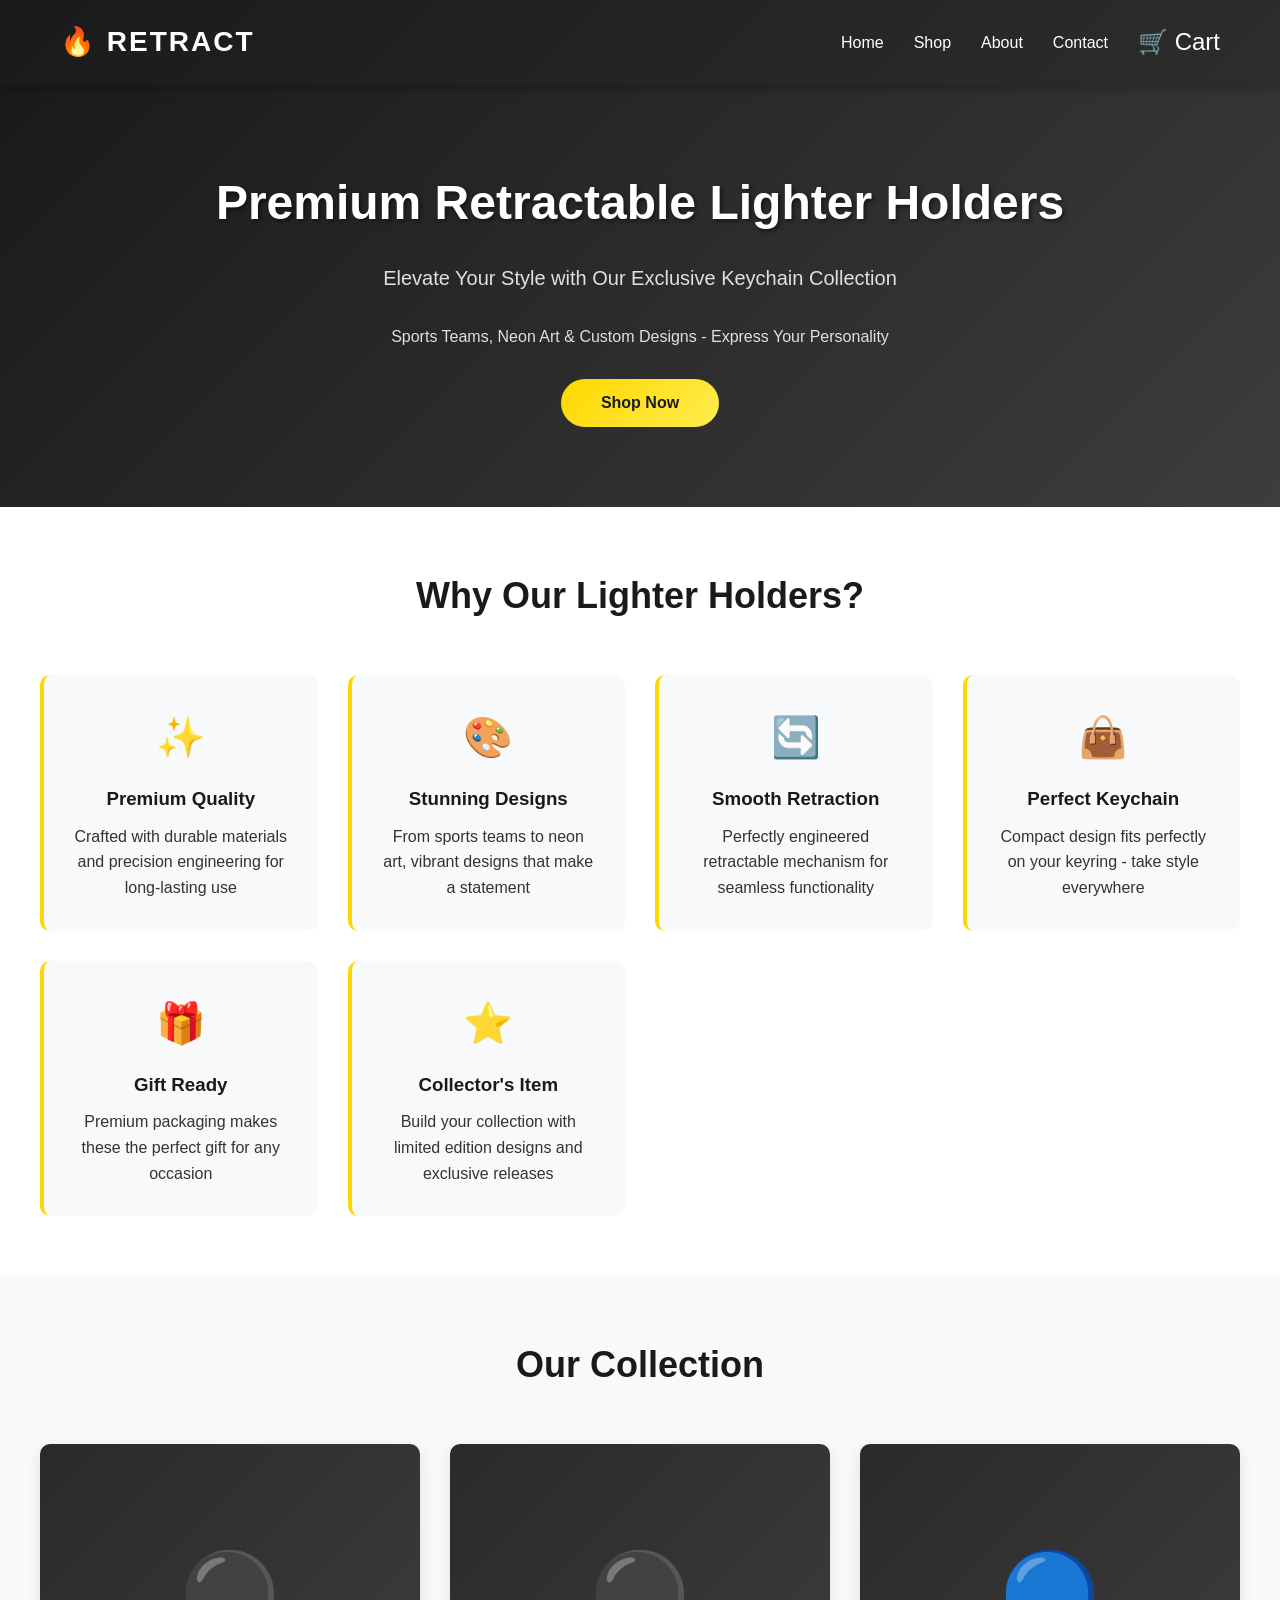
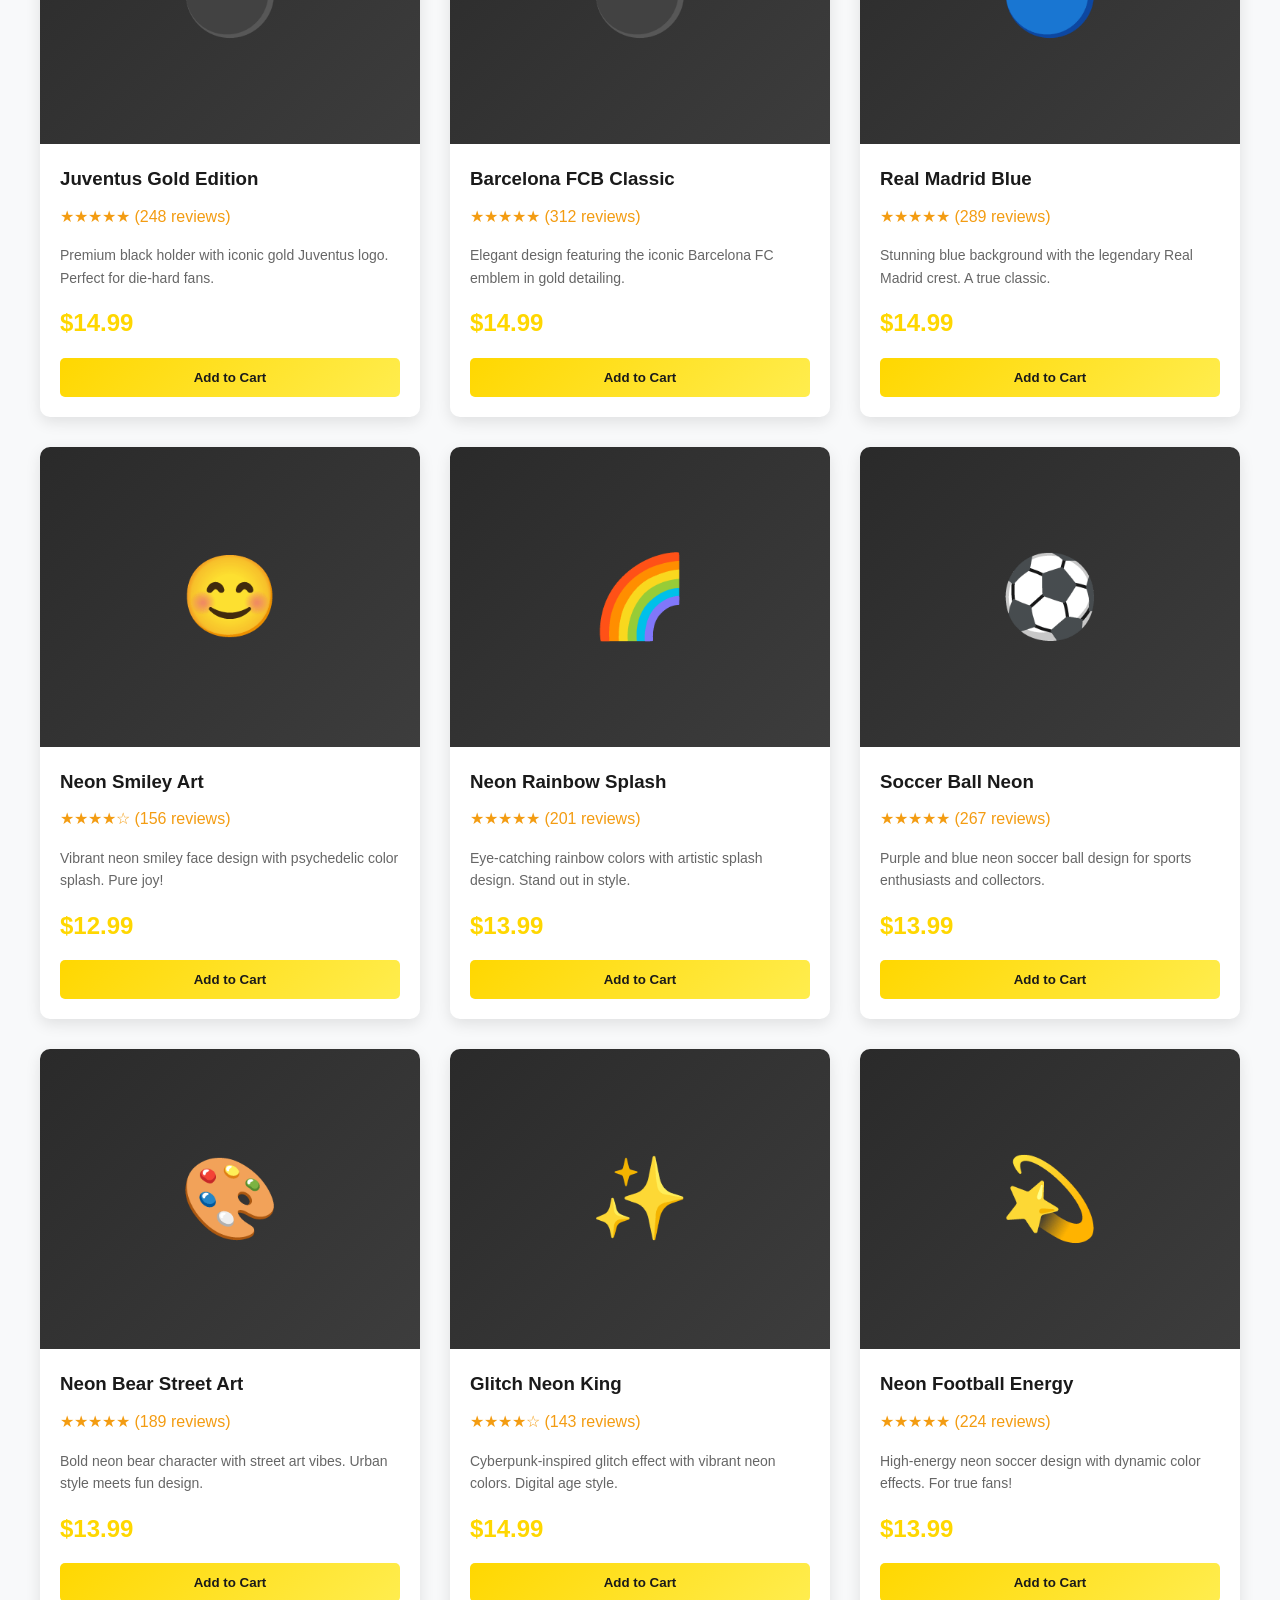
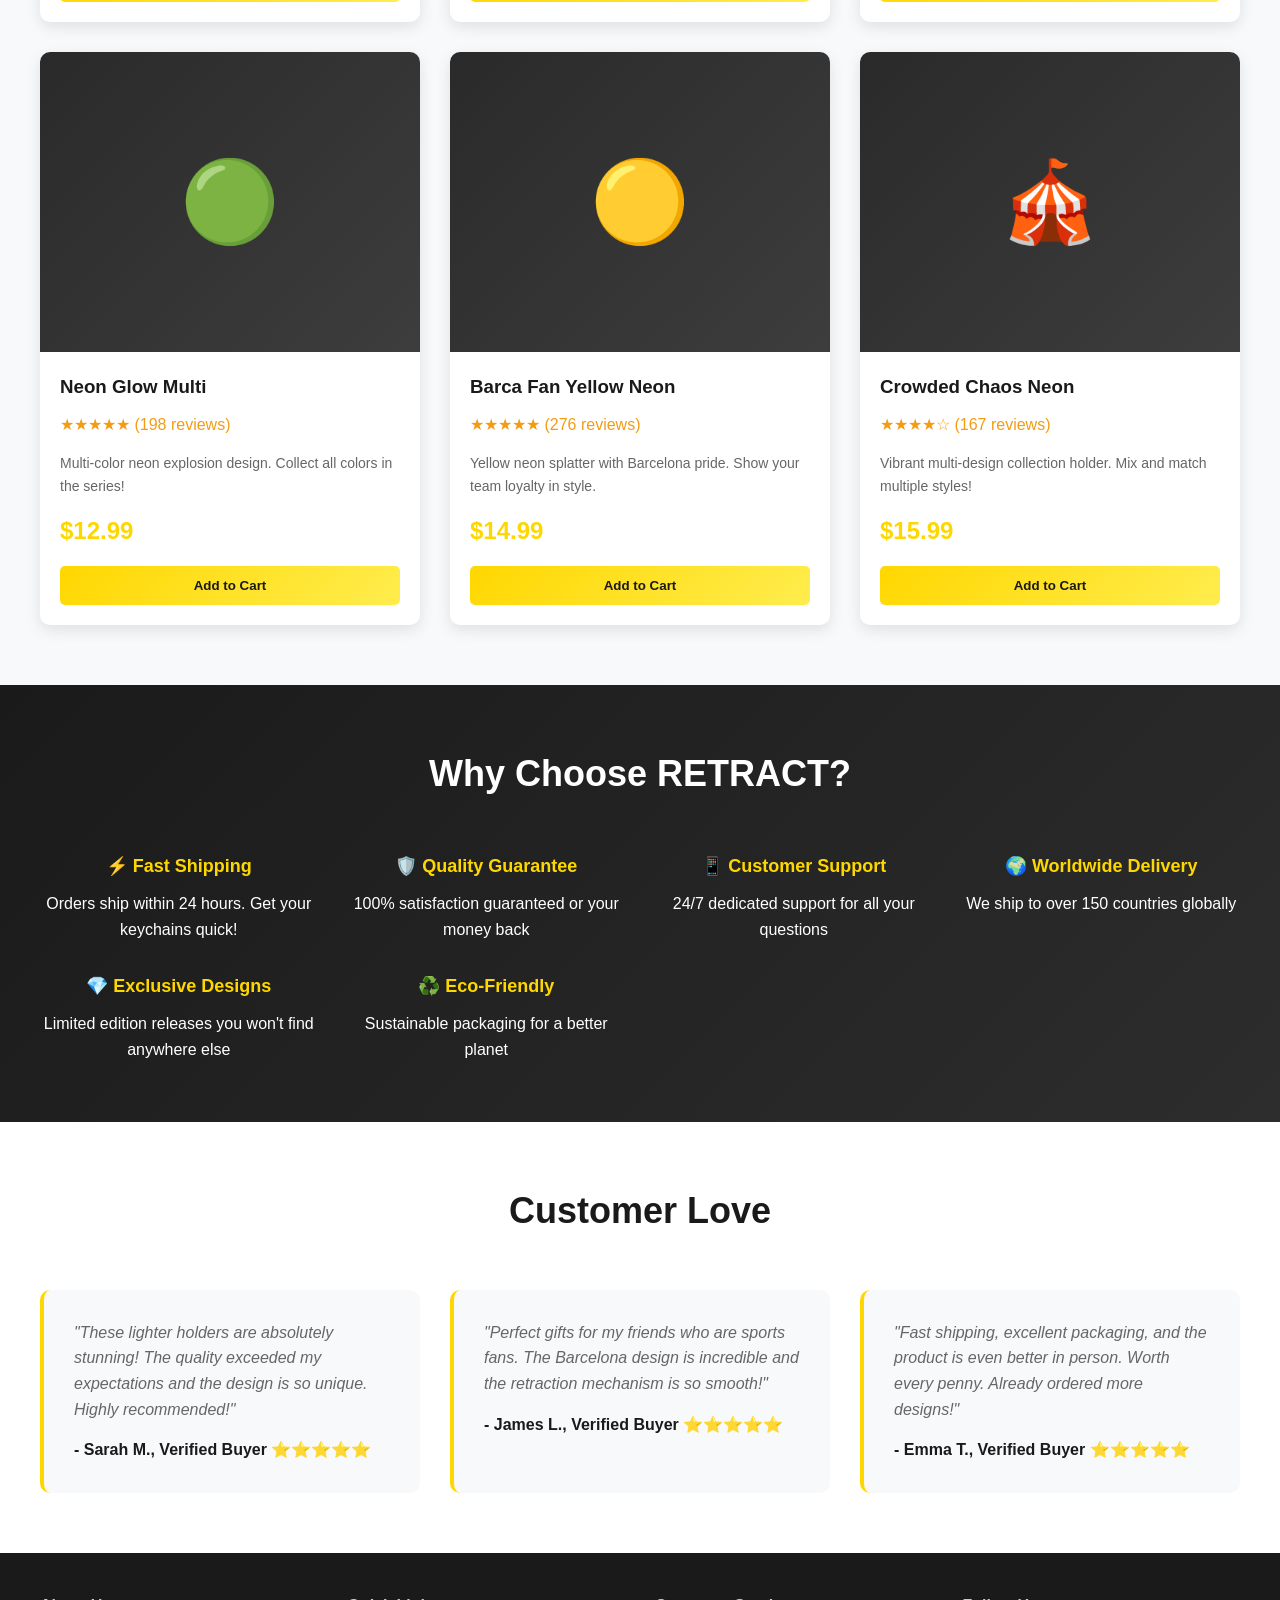
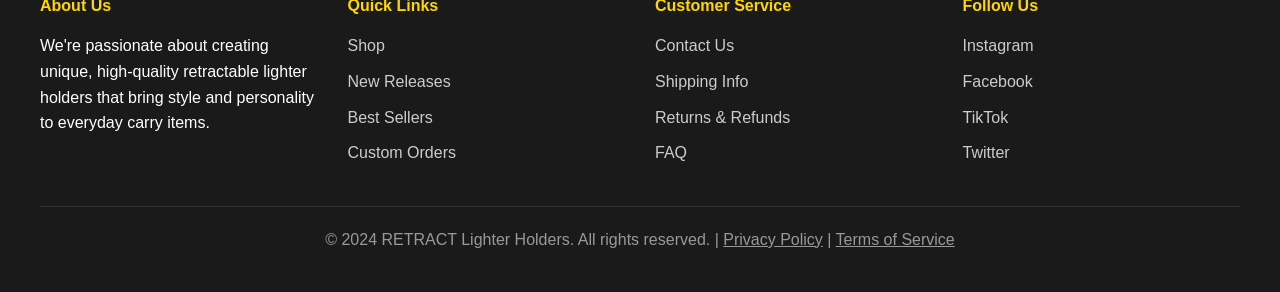
==== store.html @ 0c020b5a "Add professional e-commerce website for retractable lighter holders" ====
<!DOCTYPE html>
<html lang="en">
<head>
    <meta charset="UTF-8">
    <meta name="viewport" content="width=device-width, initial-scale=1.0">
    <title>Retract Lighter Holders - Premium Keychain Collection</title>
    <style>
        * {
            margin: 0;
            padding: 0;
            box-sizing: border-box;
        }

        body {
            font-family: 'Segoe UI', Tahoma, Geneva, Verdana, sans-serif;
            line-height: 1.6;
            color: #333;
            background-color: #f8f9fa;
        }

        header {
            background: linear-gradient(135deg, #1a1a1a 0%, #2d2d2d 100%);
            color: white;
            padding: 20px 0;
            position: sticky;
            top: 0;
            z-index: 1000;
            box-shadow: 0 2px 10px rgba(0,0,0,0.3);
        }

        .header-container {
            max-width: 1200px;
            margin: 0 auto;
            padding: 0 20px;
            display: flex;
            justify-content: space-between;
            align-items: center;
        }

        .logo {
            font-size: 28px;
            font-weight: bold;
            letter-spacing: 2px;
        }

        .nav-links {
            display: flex;
            gap: 30px;
            align-items: center;
        }

        .nav-links a {
            color: white;
            text-decoration: none;
            transition: color 0.3s;
        }

        .nav-links a:hover {
            color: #ffd700;
        }

        .cart-icon {
            font-size: 24px;
            cursor: pointer;
        }

        /* Hero Section */
        .hero {
            background: linear-gradient(135deg, #1a1a1a 0%, #3d3d3d 100%);
            color: white;
            padding: 80px 20px;
            text-align: center;
        }

        .hero-container {
            max-width: 1200px;
            margin: 0 auto;
        }

        .hero h1 {
            font-size: 48px;
            margin-bottom: 20px;
            text-shadow: 2px 2px 4px rgba(0,0,0,0.5);
        }

        .hero p {
            font-size: 20px;
            margin-bottom: 30px;
            color: #e0e0e0;
        }

        .cta-button {
            display: inline-block;
            background: linear-gradient(135deg, #ffd700 0%, #ffed4e 100%);
            color: #1a1a1a;
            padding: 15px 40px;
            border-radius: 50px;
            text-decoration: none;
            font-weight: bold;
            font-size: 16px;
            transition: transform 0.3s, box-shadow 0.3s;
            border: none;
            cursor: pointer;
        }

        .cta-button:hover {
            transform: translateY(-2px);
            box-shadow: 0 10px 25px rgba(255, 215, 0, 0.3);
        }

        /* Features Section */
        .features {
            background: white;
            padding: 60px 20px;
        }

        .features-container {
            max-width: 1200px;
            margin: 0 auto;
        }

        .section-title {
            text-align: center;
            font-size: 36px;
            margin-bottom: 50px;
            color: #1a1a1a;
        }

        .features-grid {
            display: grid;
            grid-template-columns: repeat(auto-fit, minmax(250px, 1fr));
            gap: 30px;
        }

        .feature-card {
            background: #f8f9fa;
            padding: 30px;
            border-radius: 10px;
            text-align: center;
            transition: transform 0.3s, box-shadow 0.3s;
            border-left: 4px solid #ffd700;
        }

        .feature-card:hover {
            transform: translateY(-5px);
            box-shadow: 0 10px 30px rgba(0,0,0,0.1);
        }

        .feature-icon {
            font-size: 40px;
            margin-bottom: 15px;
        }

        .feature-card h3 {
            margin-bottom: 10px;
            color: #1a1a1a;
        }

        /* Products Section */
        .products {
            padding: 60px 20px;
            background: #f8f9fa;
        }

        .products-container {
            max-width: 1200px;
            margin: 0 auto;
        }

        .products-grid {
            display: grid;
            grid-template-columns: repeat(auto-fill, minmax(280px, 1fr));
            gap: 30px;
        }

        .product-card {
            background: white;
            border-radius: 10px;
            overflow: hidden;
            box-shadow: 0 5px 15px rgba(0,0,0,0.1);
            transition: transform 0.3s, box-shadow 0.3s;
        }

        .product-card:hover {
            transform: translateY(-10px);
            box-shadow: 0 15px 30px rgba(0,0,0,0.2);
        }

        .product-image {
            width: 100%;
            height: 300px;
            background: linear-gradient(135deg, #2a2a2a 0%, #3d3d3d 100%);
            display: flex;
            align-items: center;
            justify-content: center;
            font-size: 80px;
            color: #ffd700;
        }

        .product-info {
            padding: 20px;
        }

        .product-info h3 {
            margin-bottom: 10px;
            color: #1a1a1a;
        }

        .product-info p {
            color: #666;
            margin-bottom: 15px;
            font-size: 14px;
        }

        .product-price {
            font-size: 24px;
            font-weight: bold;
            color: #ffd700;
            margin-bottom: 15px;
        }

        .product-rating {
            color: #f39c12;
            margin-bottom: 15px;
        }

        .add-to-cart {
            width: 100%;
            background: linear-gradient(135deg, #ffd700 0%, #ffed4e 100%);
            color: #1a1a1a;
            border: none;
            padding: 12px;
            border-radius: 5px;
            font-weight: bold;
            cursor: pointer;
            transition: transform 0.2s;
        }

        .add-to-cart:hover {
            transform: scale(1.05);
        }

        /* Why Choose Us Section */
        .why-choose {
            background: linear-gradient(135deg, #1a1a1a 0%, #2d2d2d 100%);
            color: white;
            padding: 60px 20px;
        }

        .why-choose-container {
            max-width: 1200px;
            margin: 0 auto;
        }

        .why-choose .section-title {
            color: white;
        }

        .why-grid {
            display: grid;
            grid-template-columns: repeat(auto-fit, minmax(250px, 1fr));
            gap: 30px;
        }

        .why-item {
            text-align: center;
        }

        .why-item h4 {
            margin-bottom: 10px;
            color: #ffd700;
            font-size: 18px;
        }

        /* Testimonials */
        .testimonials {
            background: white;
            padding: 60px 20px;
        }

        .testimonials-container {
            max-width: 1200px;
            margin: 0 auto;
        }

        .testimonials-grid {
            display: grid;
            grid-template-columns: repeat(auto-fit, minmax(300px, 1fr));
            gap: 30px;
        }

        .testimonial-card {
            background: #f8f9fa;
            padding: 30px;
            border-radius: 10px;
            border-left: 4px solid #ffd700;
        }

        .testimonial-text {
            margin-bottom: 15px;
            font-style: italic;
            color: #666;
        }

        .testimonial-author {
            font-weight: bold;
            color: #1a1a1a;
        }

        /* Footer */
        footer {
            background: #1a1a1a;
            color: white;
            padding: 40px 20px;
            text-align: center;
        }

        .footer-container {
            max-width: 1200px;
            margin: 0 auto;
        }

        .footer-content {
            display: grid;
            grid-template-columns: repeat(auto-fit, minmax(250px, 1fr));
            gap: 30px;
            margin-bottom: 30px;
            text-align: left;
        }

        .footer-section h4 {
            color: #ffd700;
            margin-bottom: 15px;
        }

        .footer-section ul {
            list-style: none;
        }

        .footer-section ul li {
            margin-bottom: 10px;
        }

        .footer-section a {
            color: #ccc;
            text-decoration: none;
            transition: color 0.3s;
        }

        .footer-section a:hover {
            color: #ffd700;
        }

        .footer-bottom {
            border-top: 1px solid #333;
            padding-top: 20px;
            color: #999;
        }

        /* Responsive Design */
        @media (max-width: 768px) {
            .hero h1 {
                font-size: 32px;
            }

            .hero p {
                font-size: 16px;
            }

            .nav-links {
                gap: 15px;
                font-size: 14px;
            }

            .products-grid {
                grid-template-columns: repeat(auto-fill, minmax(200px, 1fr));
                gap: 20px;
            }

            .product-image {
                height: 200px;
            }

            .section-title {
                font-size: 28px;
            }

            .hero h1 {
                font-size: 36px;
            }
        }

        /* Animations */
        @keyframes fadeIn {
            from {
                opacity: 0;
                transform: translateY(20px);
            }
            to {
                opacity: 1;
                transform: translateY(0);
            }
        }

        .product-card {
            animation: fadeIn 0.6s ease-out forwards;
        }

        .product-card:nth-child(n) {
            animation-delay: calc(0.1s * var(--index));
        }
    </style>
</head>
<body>
    <!-- Header -->
    <header>
        <div class="header-container">
            <div class="logo">🔥 RETRACT</div>
            <nav class="nav-links">
                <a href="#home">Home</a>
                <a href="#products">Shop</a>
                <a href="#about">About</a>
                <a href="#contact">Contact</a>
                <span class="cart-icon">🛒 Cart</span>
            </nav>
        </div>
    </header>

    <!-- Hero Section -->
    <section class="hero" id="home">
        <div class="hero-container">
            <h1>Premium Retractable Lighter Holders</h1>
            <p>Elevate Your Style with Our Exclusive Keychain Collection</p>
            <p style="font-size: 16px; margin-bottom: 30px;">Sports Teams, Neon Art & Custom Designs - Express Your Personality</p>
            <button class="cta-button">Shop Now</button>
        </div>
    </section>

    <!-- Features Section -->
    <section class="features">
        <div class="features-container">
            <h2 class="section-title">Why Our Lighter Holders?</h2>
            <div class="features-grid">
                <div class="feature-card">
                    <div class="feature-icon">✨</div>
                    <h3>Premium Quality</h3>
                    <p>Crafted with durable materials and precision engineering for long-lasting use</p>
                </div>
                <div class="feature-card">
                    <div class="feature-icon">🎨</div>
                    <h3>Stunning Designs</h3>
                    <p>From sports teams to neon art, vibrant designs that make a statement</p>
                </div>
                <div class="feature-card">
                    <div class="feature-icon">🔄</div>
                    <h3>Smooth Retraction</h3>
                    <p>Perfectly engineered retractable mechanism for seamless functionality</p>
                </div>
                <div class="feature-card">
                    <div class="feature-icon">👜</div>
                    <h3>Perfect Keychain</h3>
                    <p>Compact design fits perfectly on your keyring - take style everywhere</p>
                </div>
                <div class="feature-card">
                    <div class="feature-icon">🎁</div>
                    <h3>Gift Ready</h3>
                    <p>Premium packaging makes these the perfect gift for any occasion</p>
                </div>
                <div class="feature-card">
                    <div class="feature-icon">⭐</div>
                    <h3>Collector's Item</h3>
                    <p>Build your collection with limited edition designs and exclusive releases</p>
                </div>
            </div>
        </div>
    </section>

    <!-- Products Section -->
    <section class="products" id="products">
        <div class="products-container">
            <h2 class="section-title">Our Collection</h2>
            <div class="products-grid">
                <!-- Product 1 -->
                <div class="product-card">
                    <div class="product-image">⚫</div>
                    <div class="product-info">
                        <h3>Juventus Gold Edition</h3>
                        <div class="product-rating">★★★★★ (248 reviews)</div>
                        <p>Premium black holder with iconic gold Juventus logo. Perfect for die-hard fans.</p>
                        <div class="product-price">$14.99</div>
                        <button class="add-to-cart">Add to Cart</button>
                    </div>
                </div>

                <!-- Product 2 -->
                <div class="product-card">
                    <div class="product-image">⚫</div>
                    <div class="product-info">
                        <h3>Barcelona FCB Classic</h3>
                        <div class="product-rating">★★★★★ (312 reviews)</div>
                        <p>Elegant design featuring the iconic Barcelona FC emblem in gold detailing.</p>
                        <div class="product-price">$14.99</div>
                        <button class="add-to-cart">Add to Cart</button>
                    </div>
                </div>

                <!-- Product 3 -->
                <div class="product-card">
                    <div class="product-image">🔵</div>
                    <div class="product-info">
                        <h3>Real Madrid Blue</h3>
                        <div class="product-rating">★★★★★ (289 reviews)</div>
                        <p>Stunning blue background with the legendary Real Madrid crest. A true classic.</p>
                        <div class="product-price">$14.99</div>
                        <button class="add-to-cart">Add to Cart</button>
                    </div>
                </div>

                <!-- Product 4 -->
                <div class="product-card">
                    <div class="product-image">😊</div>
                    <div class="product-info">
                        <h3>Neon Smiley Art</h3>
                        <div class="product-rating">★★★★☆ (156 reviews)</div>
                        <p>Vibrant neon smiley face design with psychedelic color splash. Pure joy!</p>
                        <div class="product-price">$12.99</div>
                        <button class="add-to-cart">Add to Cart</button>
                    </div>
                </div>

                <!-- Product 5 -->
                <div class="product-card">
                    <div class="product-image">🌈</div>
                    <div class="product-info">
                        <h3>Neon Rainbow Splash</h3>
                        <div class="product-rating">★★★★★ (201 reviews)</div>
                        <p>Eye-catching rainbow colors with artistic splash design. Stand out in style.</p>
                        <div class="product-price">$13.99</div>
                        <button class="add-to-cart">Add to Cart</button>
                    </div>
                </div>

                <!-- Product 6 -->
                <div class="product-card">
                    <div class="product-image">⚽</div>
                    <div class="product-info">
                        <h3>Soccer Ball Neon</h3>
                        <div class="product-rating">★★★★★ (267 reviews)</div>
                        <p>Purple and blue neon soccer ball design for sports enthusiasts and collectors.</p>
                        <div class="product-price">$13.99</div>
                        <button class="add-to-cart">Add to Cart</button>
                    </div>
                </div>

                <!-- Product 7 -->
                <div class="product-card">
                    <div class="product-image">🎨</div>
                    <div class="product-info">
                        <h3>Neon Bear Street Art</h3>
                        <div class="product-rating">★★★★★ (189 reviews)</div>
                        <p>Bold neon bear character with street art vibes. Urban style meets fun design.</p>
                        <div class="product-price">$13.99</div>
                        <button class="add-to-cart">Add to Cart</button>
                    </div>
                </div>

                <!-- Product 8 -->
                <div class="product-card">
                    <div class="product-image">✨</div>
                    <div class="product-info">
                        <h3>Glitch Neon King</h3>
                        <div class="product-rating">★★★★☆ (143 reviews)</div>
                        <p>Cyberpunk-inspired glitch effect with vibrant neon colors. Digital age style.</p>
                        <div class="product-price">$14.99</div>
                        <button class="add-to-cart">Add to Cart</button>
                    </div>
                </div>

                <!-- Product 9 -->
                <div class="product-card">
                    <div class="product-image">💫</div>
                    <div class="product-info">
                        <h3>Neon Football Energy</h3>
                        <div class="product-rating">★★★★★ (224 reviews)</div>
                        <p>High-energy neon soccer design with dynamic color effects. For true fans!</p>
                        <div class="product-price">$13.99</div>
                        <button class="add-to-cart">Add to Cart</button>
                    </div>
                </div>

                <!-- Product 10 -->
                <div class="product-card">
                    <div class="product-image">🟢</div>
                    <div class="product-info">
                        <h3>Neon Glow Multi</h3>
                        <div class="product-rating">★★★★★ (198 reviews)</div>
                        <p>Multi-color neon explosion design. Collect all colors in the series!</p>
                        <div class="product-price">$12.99</div>
                        <button class="add-to-cart">Add to Cart</button>
                    </div>
                </div>

                <!-- Product 11 -->
                <div class="product-card">
                    <div class="product-image">🟡</div>
                    <div class="product-info">
                        <h3>Barca Fan Yellow Neon</h3>
                        <div class="product-rating">★★★★★ (276 reviews)</div>
                        <p>Yellow neon splatter with Barcelona pride. Show your team loyalty in style.</p>
                        <div class="product-price">$14.99</div>
                        <button class="add-to-cart">Add to Cart</button>
                    </div>
                </div>

                <!-- Product 12 -->
                <div class="product-card">
                    <div class="product-image">🎪</div>
                    <div class="product-info">
                        <h3>Crowded Chaos Neon</h3>
                        <div class="product-rating">★★★★☆ (167 reviews)</div>
                        <p>Vibrant multi-design collection holder. Mix and match multiple styles!</p>
                        <div class="product-price">$15.99</div>
                        <button class="add-to-cart">Add to Cart</button>
                    </div>
                </div>
            </div>
        </div>
    </section>

    <!-- Why Choose Us -->
    <section class="why-choose" id="about">
        <div class="why-choose-container">
            <h2 class="section-title">Why Choose RETRACT?</h2>
            <div class="why-grid">
                <div class="why-item">
                    <h4>⚡ Fast Shipping</h4>
                    <p>Orders ship within 24 hours. Get your keychains quick!</p>
                </div>
                <div class="why-item">
                    <h4>🛡️ Quality Guarantee</h4>
                    <p>100% satisfaction guaranteed or your money back</p>
                </div>
                <div class="why-item">
                    <h4>📱 Customer Support</h4>
                    <p>24/7 dedicated support for all your questions</p>
                </div>
                <div class="why-item">
                    <h4>🌍 Worldwide Delivery</h4>
                    <p>We ship to over 150 countries globally</p>
                </div>
                <div class="why-item">
                    <h4>💎 Exclusive Designs</h4>
                    <p>Limited edition releases you won't find anywhere else</p>
                </div>
                <div class="why-item">
                    <h4>♻️ Eco-Friendly</h4>
                    <p>Sustainable packaging for a better planet</p>
                </div>
            </div>
        </div>
    </section>

    <!-- Testimonials -->
    <section class="testimonials">
        <div class="testimonials-container">
            <h2 class="section-title">Customer Love</h2>
            <div class="testimonials-grid">
                <div class="testimonial-card">
                    <div class="testimonial-text">"These lighter holders are absolutely stunning! The quality exceeded my expectations and the design is so unique. Highly recommended!"</div>
                    <div class="testimonial-author">- Sarah M., Verified Buyer ⭐⭐⭐⭐⭐</div>
                </div>
                <div class="testimonial-card">
                    <div class="testimonial-text">"Perfect gifts for my friends who are sports fans. The Barcelona design is incredible and the retraction mechanism is so smooth!"</div>
                    <div class="testimonial-author">- James L., Verified Buyer ⭐⭐⭐⭐⭐</div>
                </div>
                <div class="testimonial-card">
                    <div class="testimonial-text">"Fast shipping, excellent packaging, and the product is even better in person. Worth every penny. Already ordered more designs!"</div>
                    <div class="testimonial-author">- Emma T., Verified Buyer ⭐⭐⭐⭐⭐</div>
                </div>
            </div>
        </div>
    </section>

    <!-- Footer -->
    <footer id="contact">
        <div class="footer-container">
            <div class="footer-content">
                <div class="footer-section">
                    <h4>About Us</h4>
                    <p>We're passionate about creating unique, high-quality retractable lighter holders that bring style and personality to everyday carry items.</p>
                </div>
                <div class="footer-section">
                    <h4>Quick Links</h4>
                    <ul>
                        <li><a href="#products">Shop</a></li>
                        <li><a href="#">New Releases</a></li>
                        <li><a href="#">Best Sellers</a></li>
                        <li><a href="#">Custom Orders</a></li>
                    </ul>
                </div>
                <div class="footer-section">
                    <h4>Customer Service</h4>
                    <ul>
                        <li><a href="#">Contact Us</a></li>
                        <li><a href="#">Shipping Info</a></li>
                        <li><a href="#">Returns & Refunds</a></li>
                        <li><a href="#">FAQ</a></li>
                    </ul>
                </div>
                <div class="footer-section">
                    <h4>Follow Us</h4>
                    <ul>
                        <li><a href="#">Instagram</a></li>
                        <li><a href="#">Facebook</a></li>
                        <li><a href="#">TikTok</a></li>
                        <li><a href="#">Twitter</a></li>
                    </ul>
                </div>
            </div>
            <div class="footer-bottom">
                <p>&copy; 2024 RETRACT Lighter Holders. All rights reserved. | <a href="#" style="color: #999;">Privacy Policy</a> | <a href="#" style="color: #999;">Terms of Service</a></p>
            </div>
        </div>
    </footer>

    <script>
        // Smooth scrolling for navigation links
        document.querySelectorAll('a[href^="#"]').forEach(anchor => {
            anchor.addEventListener('click', function (e) {
                e.preventDefault();
                const target = document.querySelector(this.getAttribute('href'));
                if (target) {
                    target.scrollIntoView({
                        behavior: 'smooth'
                    });
                }
            });
        });

        // Add to Cart functionality
        document.querySelectorAll('.add-to-cart').forEach(button => {
            button.addEventListener('click', function(e) {
                e.preventDefault();
                const productName = this.closest('.product-info').querySelector('h3').textContent;
                alert(`${productName} added to cart! 🛒`);
            });
        });

        // Simple cart counter
        let cartCount = 0;
        document.querySelector('.cart-icon').addEventListener('click', function() {
            alert(`Your cart has ${cartCount} items`);
        });
    </script>
</body>
</html>
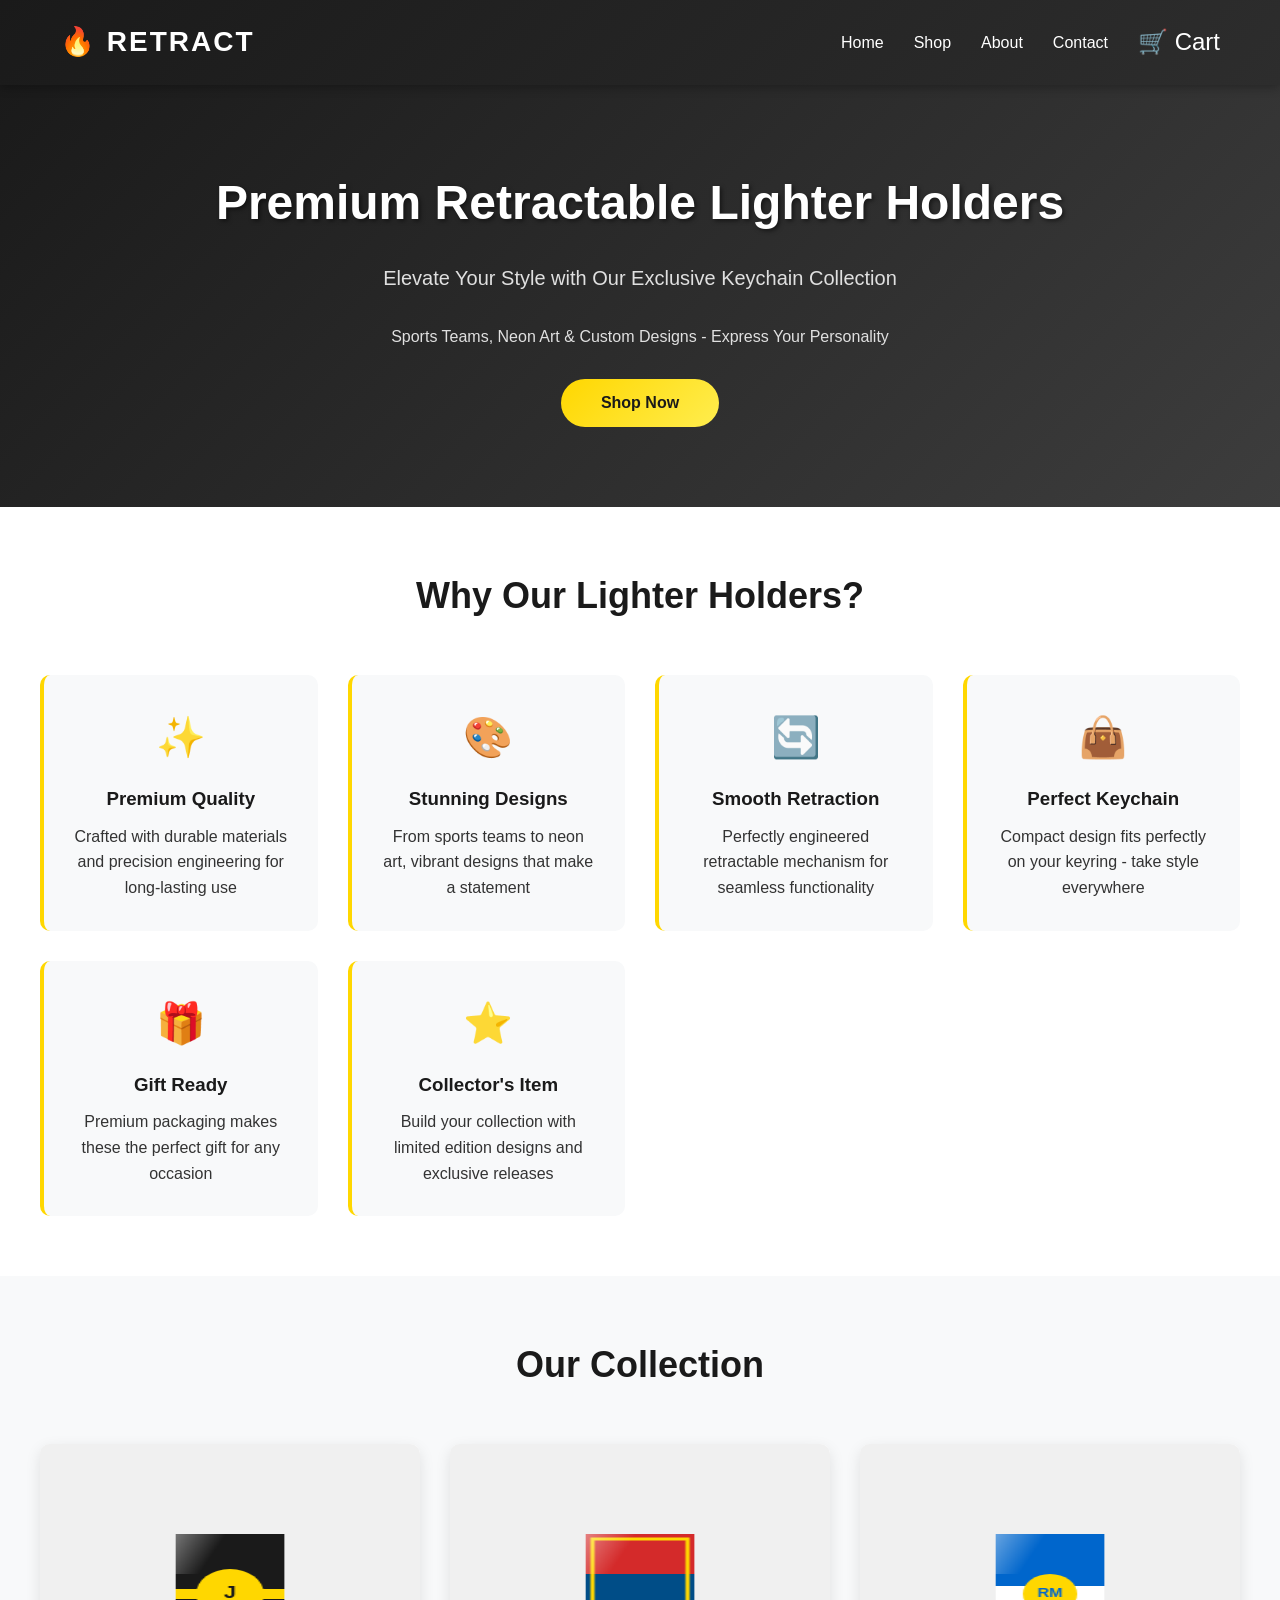
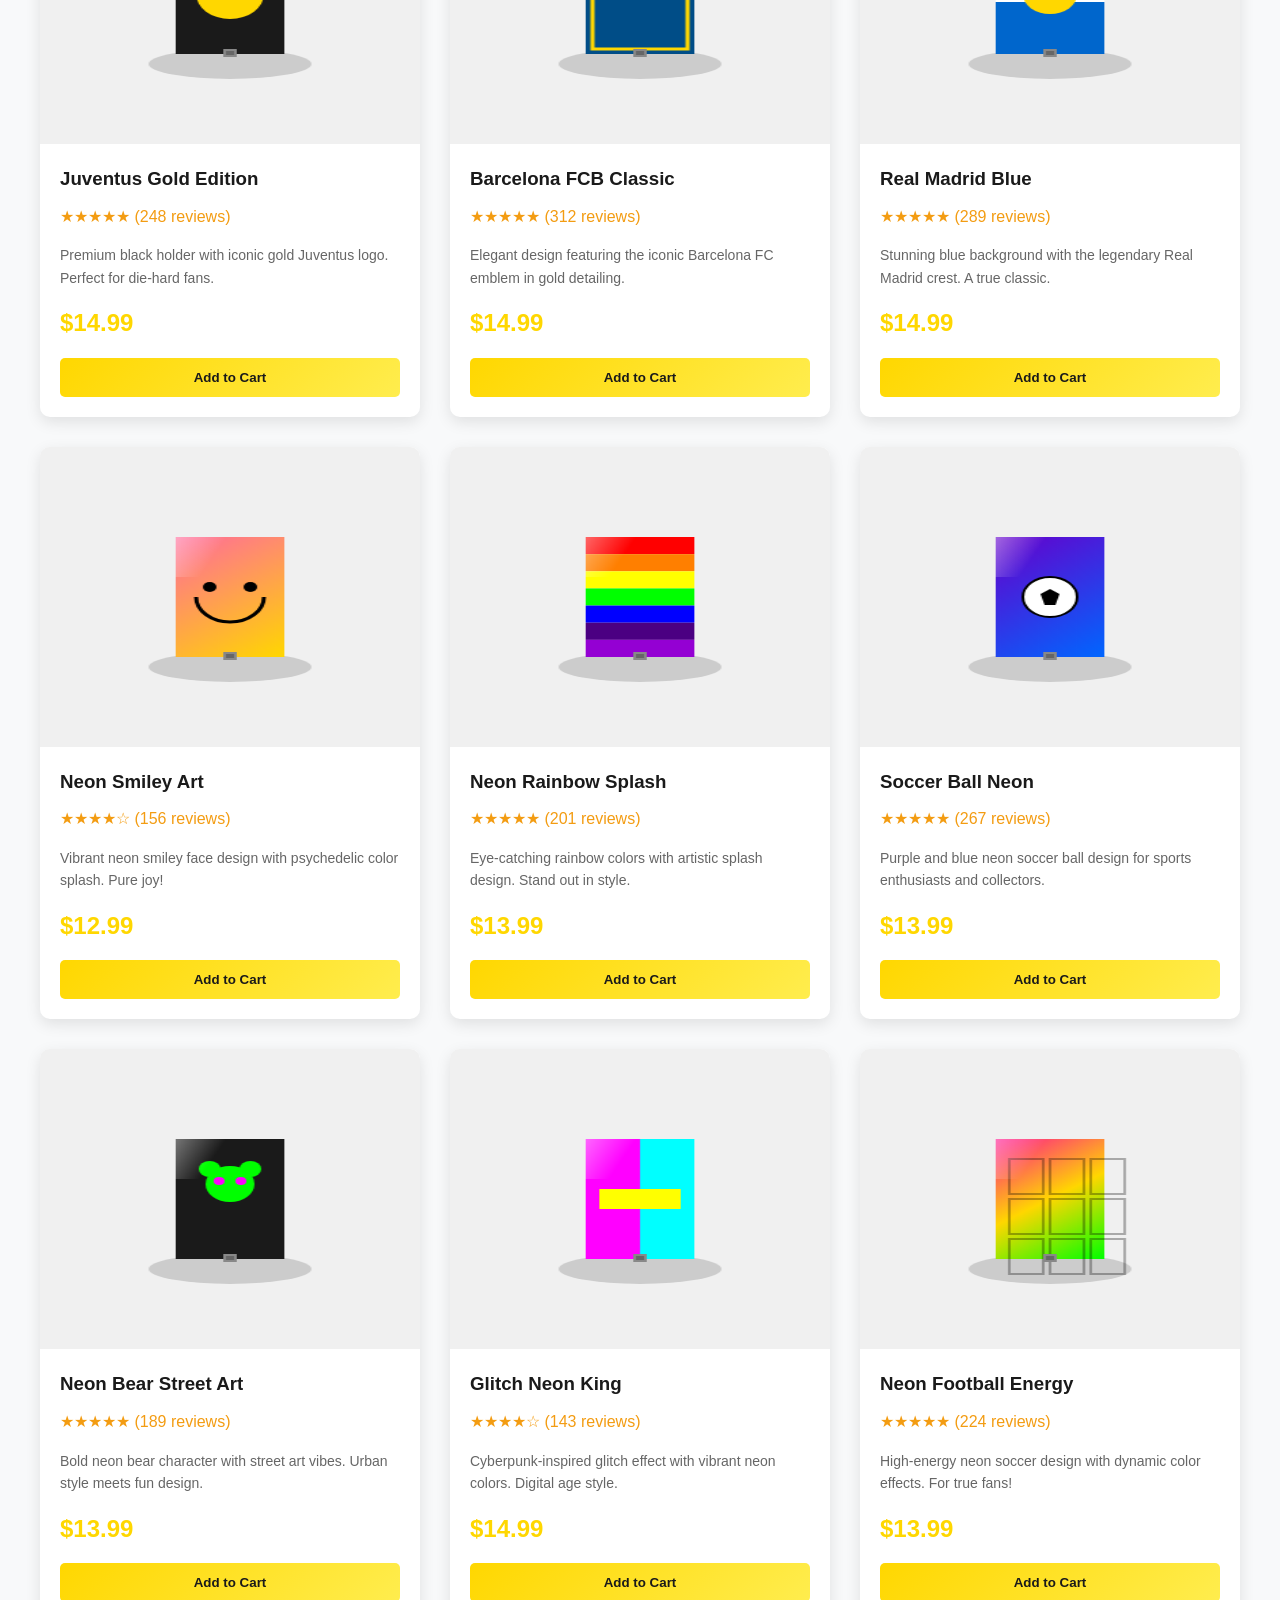
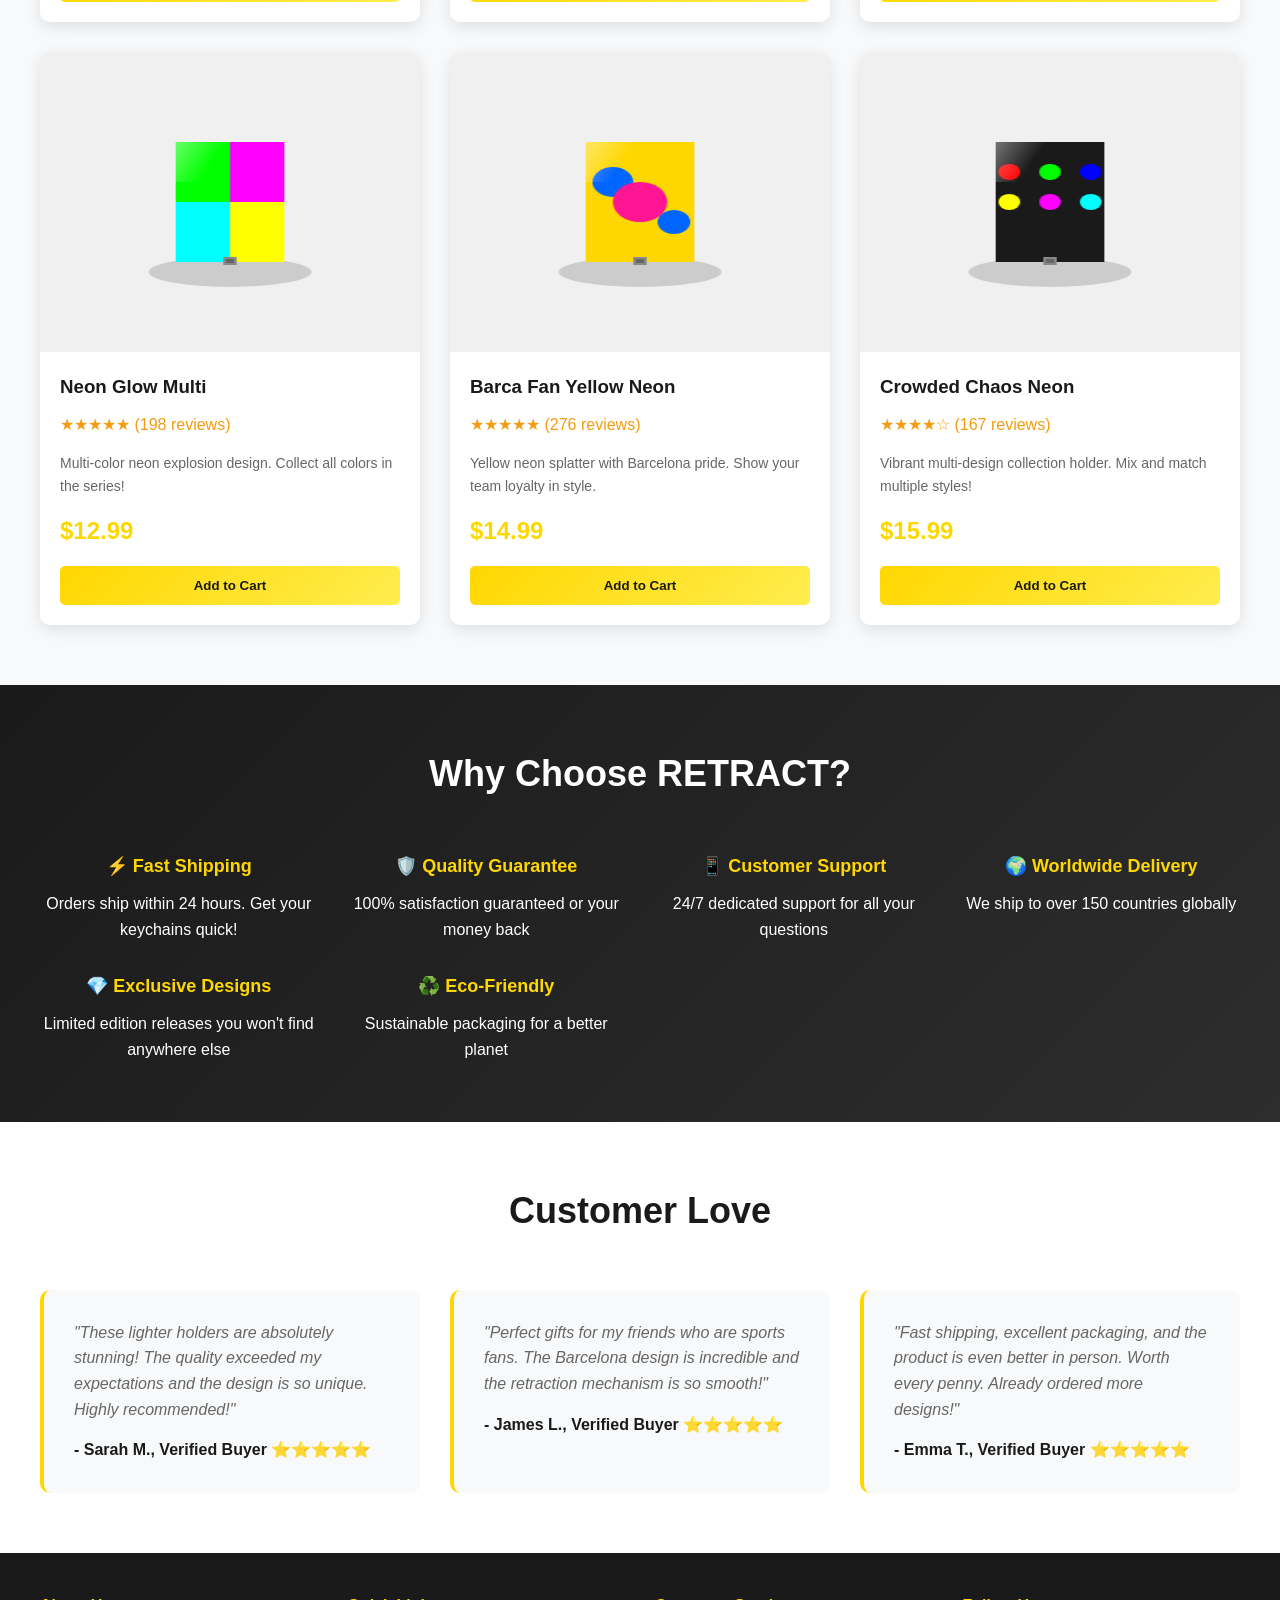
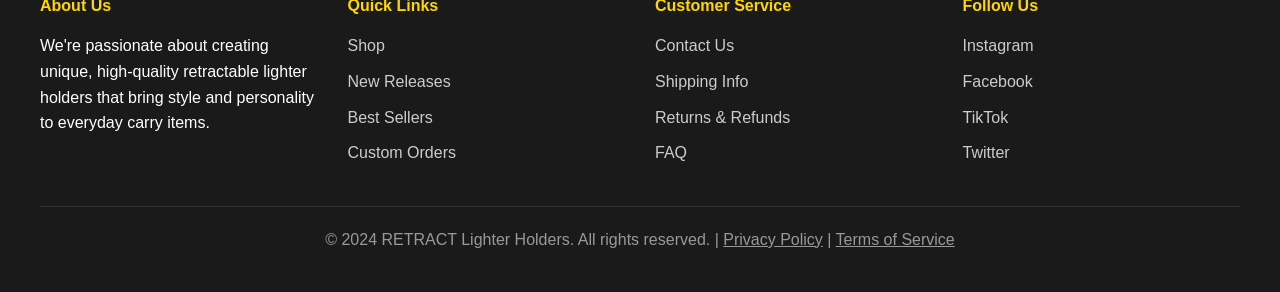
==== commit e9528658: "Add detailed realistic product images using HTML5 Canvas" ====
--- a/store.html
+++ b/store.html
@@ -189,12 +189,24 @@
         .product-image {
             width: 100%;
             height: 300px;
-            background: linear-gradient(135deg, #2a2a2a 0%, #3d3d3d 100%);
+            background: linear-gradient(135deg, #f0f0f0 0%, #ffffff 100%);
             display: flex;
             align-items: center;
             justify-content: center;
-            font-size: 80px;
-            color: #ffd700;
+            position: relative;
+            overflow: hidden;
+        }
+
+        .product-image img {
+            width: 100%;
+            height: 100%;
+            object-fit: cover;
+            object-position: center;
+        }
+
+        .product-image canvas {
+            width: 100%;
+            height: 100%;
         }
 
         .product-info {
@@ -482,7 +494,9 @@
             <div class="products-grid">
                 <!-- Product 1 -->
                 <div class="product-card">
-                    <div class="product-image">⚫</div>
+                    <div class="product-image">
+                        <canvas id="canvas-1" width="280" height="300"></canvas>
+                    </div>
                     <div class="product-info">
                         <h3>Juventus Gold Edition</h3>
                         <div class="product-rating">★★★★★ (248 reviews)</div>
@@ -494,7 +508,9 @@
 
                 <!-- Product 2 -->
                 <div class="product-card">
-                    <div class="product-image">⚫</div>
+                    <div class="product-image">
+                        <canvas id="canvas-2" width="280" height="300"></canvas>
+                    </div>
                     <div class="product-info">
                         <h3>Barcelona FCB Classic</h3>
                         <div class="product-rating">★★★★★ (312 reviews)</div>
@@ -506,7 +522,9 @@
 
                 <!-- Product 3 -->
                 <div class="product-card">
-                    <div class="product-image">🔵</div>
+                    <div class="product-image">
+                        <canvas id="canvas-3" width="280" height="300"></canvas>
+                    </div>
                     <div class="product-info">
                         <h3>Real Madrid Blue</h3>
                         <div class="product-rating">★★★★★ (289 reviews)</div>
@@ -518,7 +536,9 @@
 
                 <!-- Product 4 -->
                 <div class="product-card">
-                    <div class="product-image">😊</div>
+                    <div class="product-image">
+                        <canvas id="canvas-4" width="280" height="300"></canvas>
+                    </div>
                     <div class="product-info">
                         <h3>Neon Smiley Art</h3>
                         <div class="product-rating">★★★★☆ (156 reviews)</div>
@@ -530,7 +550,9 @@
 
                 <!-- Product 5 -->
                 <div class="product-card">
-                    <div class="product-image">🌈</div>
+                    <div class="product-image">
+                        <canvas id="canvas-5" width="280" height="300"></canvas>
+                    </div>
                     <div class="product-info">
                         <h3>Neon Rainbow Splash</h3>
                         <div class="product-rating">★★★★★ (201 reviews)</div>
@@ -542,7 +564,9 @@
 
                 <!-- Product 6 -->
                 <div class="product-card">
-                    <div class="product-image">⚽</div>
+                    <div class="product-image">
+                        <canvas id="canvas-6" width="280" height="300"></canvas>
+                    </div>
                     <div class="product-info">
                         <h3>Soccer Ball Neon</h3>
                         <div class="product-rating">★★★★★ (267 reviews)</div>
@@ -554,7 +578,9 @@
 
                 <!-- Product 7 -->
                 <div class="product-card">
-                    <div class="product-image">🎨</div>
+                    <div class="product-image">
+                        <canvas id="canvas-7" width="280" height="300"></canvas>
+                    </div>
                     <div class="product-info">
                         <h3>Neon Bear Street Art</h3>
                         <div class="product-rating">★★★★★ (189 reviews)</div>
@@ -566,7 +592,9 @@
 
                 <!-- Product 8 -->
                 <div class="product-card">
-                    <div class="product-image">✨</div>
+                    <div class="product-image">
+                        <canvas id="canvas-8" width="280" height="300"></canvas>
+                    </div>
                     <div class="product-info">
                         <h3>Glitch Neon King</h3>
                         <div class="product-rating">★★★★☆ (143 reviews)</div>
@@ -578,7 +606,9 @@
 
                 <!-- Product 9 -->
                 <div class="product-card">
-                    <div class="product-image">💫</div>
+                    <div class="product-image">
+                        <canvas id="canvas-9" width="280" height="300"></canvas>
+                    </div>
                     <div class="product-info">
                         <h3>Neon Football Energy</h3>
                         <div class="product-rating">★★★★★ (224 reviews)</div>
@@ -590,7 +620,9 @@
 
                 <!-- Product 10 -->
                 <div class="product-card">
-                    <div class="product-image">🟢</div>
+                    <div class="product-image">
+                        <canvas id="canvas-10" width="280" height="300"></canvas>
+                    </div>
                     <div class="product-info">
                         <h3>Neon Glow Multi</h3>
                         <div class="product-rating">★★★★★ (198 reviews)</div>
@@ -602,7 +634,9 @@
 
                 <!-- Product 11 -->
                 <div class="product-card">
-                    <div class="product-image">🟡</div>
+                    <div class="product-image">
+                        <canvas id="canvas-11" width="280" height="300"></canvas>
+                    </div>
                     <div class="product-info">
                         <h3>Barca Fan Yellow Neon</h3>
                         <div class="product-rating">★★★★★ (276 reviews)</div>
@@ -614,7 +648,9 @@
 
                 <!-- Product 12 -->
                 <div class="product-card">
-                    <div class="product-image">🎪</div>
+                    <div class="product-image">
+                        <canvas id="canvas-12" width="280" height="300"></canvas>
+                    </div>
                     <div class="product-info">
                         <h3>Crowded Chaos Neon</h3>
                         <div class="product-rating">★★★★☆ (167 reviews)</div>
@@ -724,6 +760,281 @@
     </footer>
 
     <script>
+        // Function to draw realistic lighter holder on canvas
+        function drawLighterHolder(canvasId, designType) {
+            const canvas = document.getElementById(canvasId);
+            const ctx = canvas.getContext('2d');
+            const width = canvas.width;
+            const height = canvas.height;
+
+            // Clear canvas
+            ctx.fillStyle = '#f0f0f0';
+            ctx.fillRect(0, 0, width, height);
+
+            // Draw holder body (3D perspective)
+            const holderX = width / 2;
+            const holderY = height / 2;
+            const holderWidth = 80;
+            const holderHeight = 120;
+
+            // Shadow
+            ctx.fillStyle = 'rgba(0, 0, 0, 0.15)';
+            ctx.ellipse(holderX, holderY + 70, holderWidth / 2 + 20, 15, 0, 0, Math.PI * 2);
+            ctx.fill();
+
+            // Draw designs based on type
+            if (designType === 'juventus') {
+                // Black background
+                ctx.fillStyle = '#1a1a1a';
+                ctx.fillRect(holderX - holderWidth / 2, holderY - holderHeight / 2, holderWidth, holderHeight);
+                
+                // Gold stripe
+                ctx.fillStyle = '#ffd700';
+                ctx.fillRect(holderX - holderWidth / 2, holderY - 5, holderWidth, 10);
+                
+                // Gold circle (logo)
+                ctx.fillStyle = '#ffd700';
+                ctx.beginPath();
+                ctx.arc(holderX, holderY, 25, 0, Math.PI * 2);
+                ctx.fill();
+                
+                ctx.fillStyle = '#1a1a1a';
+                ctx.font = 'bold 16px Arial';
+                ctx.textAlign = 'center';
+                ctx.textBaseline = 'middle';
+                ctx.fillText('J', holderX, holderY);
+            } else if (designType === 'barcelona') {
+                // Blue background
+                ctx.fillStyle = '#004d87';
+                ctx.fillRect(holderX - holderWidth / 2, holderY - holderHeight / 2, holderWidth, holderHeight);
+                
+                // Red stripe
+                ctx.fillStyle = '#d42a2a';
+                ctx.fillRect(holderX - holderWidth / 2, holderY - holderHeight / 2, holderWidth, holderHeight / 3);
+                
+                // Gold accents
+                ctx.strokeStyle = '#ffd700';
+                ctx.lineWidth = 3;
+                ctx.strokeRect(holderX - holderWidth / 2 + 5, holderY - holderHeight / 2 + 5, holderWidth - 10, holderHeight - 10);
+            } else if (designType === 'realmadrid') {
+                // Blue background
+                ctx.fillStyle = '#0066cc';
+                ctx.fillRect(holderX - holderWidth / 2, holderY - holderHeight / 2, holderWidth, holderHeight);
+                
+                // White stripe
+                ctx.fillStyle = 'white';
+                ctx.fillRect(holderX - holderWidth / 2, holderY - 8, holderWidth, 16);
+                
+                // Gold circle
+                ctx.fillStyle = '#ffd700';
+                ctx.beginPath();
+                ctx.arc(holderX, holderY, 20, 0, Math.PI * 2);
+                ctx.fill();
+                
+                ctx.fillStyle = '#0066cc';
+                ctx.font = 'bold 12px Arial';
+                ctx.textAlign = 'center';
+                ctx.textBaseline = 'middle';
+                ctx.fillText('RM', holderX, holderY);
+            } else if (designType === 'smiley') {
+                // Gradient background
+                const gradient = ctx.createLinearGradient(holderX - holderWidth / 2, holderY - holderHeight / 2, holderX + holderWidth / 2, holderY + holderHeight / 2);
+                gradient.addColorStop(0, '#ff6b9d');
+                gradient.addColorStop(1, '#ffd700');
+                ctx.fillStyle = gradient;
+                ctx.fillRect(holderX - holderWidth / 2, holderY - holderHeight / 2, holderWidth, holderHeight);
+                
+                // Smiley face
+                ctx.fillStyle = '#000';
+                ctx.beginPath();
+                ctx.arc(holderX - 15, holderY - 10, 5, 0, Math.PI * 2);
+                ctx.fill();
+                
+                ctx.beginPath();
+                ctx.arc(holderX + 15, holderY - 10, 5, 0, Math.PI * 2);
+                ctx.fill();
+                
+                ctx.strokeStyle = '#000';
+                ctx.lineWidth = 3;
+                ctx.beginPath();
+                ctx.arc(holderX, holderY, 25, 0, Math.PI, false);
+                ctx.stroke();
+            } else if (designType === 'rainbow') {
+                // Rainbow gradient
+                const colors = ['#ff0000', '#ff7f00', '#ffff00', '#00ff00', '#0000ff', '#4b0082', '#9400d3'];
+                const stripeHeight = holderHeight / colors.length;
+                
+                colors.forEach((color, index) => {
+                    ctx.fillStyle = color;
+                    ctx.fillRect(holderX - holderWidth / 2, holderY - holderHeight / 2 + index * stripeHeight, holderWidth, stripeHeight);
+                });
+            } else if (designType === 'soccer') {
+                // Purple and blue gradient
+                const gradient = ctx.createLinearGradient(holderX - holderWidth / 2, holderY - holderHeight / 2, holderX + holderWidth / 2, holderY + holderHeight / 2);
+                gradient.addColorStop(0, '#6600cc');
+                gradient.addColorStop(1, '#0066ff');
+                ctx.fillStyle = gradient;
+                ctx.fillRect(holderX - holderWidth / 2, holderY - holderHeight / 2, holderWidth, holderHeight);
+                
+                // Soccer ball
+                ctx.fillStyle = 'white';
+                ctx.beginPath();
+                ctx.arc(holderX, holderY, 20, 0, Math.PI * 2);
+                ctx.fill();
+                
+                ctx.strokeStyle = '#000';
+                ctx.lineWidth = 2;
+                ctx.beginPath();
+                ctx.arc(holderX, holderY, 20, 0, Math.PI * 2);
+                ctx.stroke();
+                
+                // Pentagon pattern
+                ctx.fillStyle = '#000';
+                ctx.beginPath();
+                ctx.moveTo(holderX, holderY - 8);
+                ctx.lineTo(holderX + 7, holderY - 3);
+                ctx.lineTo(holderX + 4, holderY + 8);
+                ctx.lineTo(holderX - 4, holderY + 8);
+                ctx.lineTo(holderX - 7, holderY - 3);
+                ctx.closePath();
+                ctx.fill();
+            } else if (designType === 'bear') {
+                // Dark background with neon effect
+                ctx.fillStyle = '#1a1a1a';
+                ctx.fillRect(holderX - holderWidth / 2, holderY - holderHeight / 2, holderWidth, holderHeight);
+                
+                // Bear character with neon colors
+                ctx.fillStyle = '#00ff00';
+                // Head
+                ctx.beginPath();
+                ctx.arc(holderX, holderY - 15, 18, 0, Math.PI * 2);
+                ctx.fill();
+                
+                // Ears
+                ctx.beginPath();
+                ctx.arc(holderX - 15, holderY - 30, 8, 0, Math.PI * 2);
+                ctx.fill();
+                
+                ctx.beginPath();
+                ctx.arc(holderX + 15, holderY - 30, 8, 0, Math.PI * 2);
+                ctx.fill();
+                
+                // Eyes
+                ctx.fillStyle = '#ff00ff';
+                ctx.beginPath();
+                ctx.arc(holderX - 8, holderY - 18, 4, 0, Math.PI * 2);
+                ctx.fill();
+                
+                ctx.beginPath();
+                ctx.arc(holderX + 8, holderY - 18, 4, 0, Math.PI * 2);
+                ctx.fill();
+            } else if (designType === 'glitch') {
+                // Glitch effect
+                ctx.fillStyle = '#ff00ff';
+                ctx.fillRect(holderX - holderWidth / 2, holderY - holderHeight / 2, holderWidth / 2, holderHeight);
+                
+                ctx.fillStyle = '#00ffff';
+                ctx.fillRect(holderX, holderY - holderHeight / 2, holderWidth / 2, holderHeight);
+                
+                ctx.fillStyle = '#ffff00';
+                ctx.fillRect(holderX - holderWidth / 2 + 10, holderY - 10, holderWidth - 20, 20);
+            } else if (designType === 'football') {
+                // Dynamic color effect
+                const gradient = ctx.createLinearGradient(holderX - holderWidth / 2, holderY - holderHeight / 2, holderX + holderWidth / 2, holderY + holderHeight / 2);
+                gradient.addColorStop(0, '#ff1493');
+                gradient.addColorStop(0.5, '#ffd700');
+                gradient.addColorStop(1, '#00ff00');
+                ctx.fillStyle = gradient;
+                ctx.fillRect(holderX - holderWidth / 2, holderY - holderHeight / 2, holderWidth, holderHeight);
+                
+                // Soccer pattern
+                ctx.strokeStyle = 'rgba(0,0,0,0.3)';
+                ctx.lineWidth = 2;
+                for(let i = 0; i < 3; i++) {
+                    for(let j = 0; j < 3; j++) {
+                        ctx.strokeRect(holderX - 30 + i * 30, holderY - 40 + j * 40, 25, 35);
+                    }
+                }
+            } else if (designType === 'multi') {
+                // Multi-color explosion
+                ctx.fillStyle = '#00ff00';
+                ctx.fillRect(holderX - holderWidth / 2, holderY - holderHeight / 2, holderWidth / 2, holderHeight / 2);
+                
+                ctx.fillStyle = '#ff00ff';
+                ctx.fillRect(holderX, holderY - holderHeight / 2, holderWidth / 2, holderHeight / 2);
+                
+                ctx.fillStyle = '#00ffff';
+                ctx.fillRect(holderX - holderWidth / 2, holderY, holderWidth / 2, holderHeight / 2);
+                
+                ctx.fillStyle = '#ffff00';
+                ctx.fillRect(holderX, holderY, holderWidth / 2, holderHeight / 2);
+            } else if (designType === 'barca-yellow') {
+                // Yellow background
+                ctx.fillStyle = '#ffd700';
+                ctx.fillRect(holderX - holderWidth / 2, holderY - holderHeight / 2, holderWidth, holderHeight);
+                
+                // Blue neon splatter
+                ctx.fillStyle = '#0066ff';
+                ctx.beginPath();
+                ctx.arc(holderX - 20, holderY - 20, 15, 0, Math.PI * 2);
+                ctx.fill();
+                
+                ctx.beginPath();
+                ctx.arc(holderX + 25, holderY + 20, 12, 0, Math.PI * 2);
+                ctx.fill();
+                
+                ctx.fillStyle = '#ff1493';
+                ctx.beginPath();
+                ctx.arc(holderX, holderY, 20, 0, Math.PI * 2);
+                ctx.fill();
+            } else {
+                // Crowded chaos - multiple designs mixed
+                ctx.fillStyle = '#1a1a1a';
+                ctx.fillRect(holderX - holderWidth / 2, holderY - holderHeight / 2, holderWidth, holderHeight);
+                
+                const designColors = ['#ff0000', '#00ff00', '#0000ff', '#ffff00', '#ff00ff', '#00ffff'];
+                for(let i = 0; i < 6; i++) {
+                    ctx.fillStyle = designColors[i];
+                    ctx.beginPath();
+                    ctx.arc(
+                        holderX - 30 + (i % 3) * 30,
+                        holderY - 30 + Math.floor(i / 3) * 30,
+                        8,
+                        0,
+                        Math.PI * 2
+                    );
+                    ctx.fill();
+                }
+            }
+
+            // Add metallic shine effect
+            const shineGradient = ctx.createLinearGradient(holderX - holderWidth / 2, holderY - holderHeight / 2, holderX + holderWidth / 4, holderY - holderHeight / 2 + 30);
+            shineGradient.addColorStop(0, 'rgba(255, 255, 255, 0.4)');
+            shineGradient.addColorStop(0.5, 'rgba(255, 255, 255, 0)');
+            ctx.fillStyle = shineGradient;
+            ctx.fillRect(holderX - holderWidth / 2, holderY - holderHeight / 2, holderWidth, 40);
+
+            // Add retraction mechanism details
+            ctx.fillStyle = '#888';
+            ctx.fillRect(holderX - 5, holderY + 55, 10, 8);
+            ctx.fillStyle = '#666';
+            ctx.fillRect(holderX - 3, holderY + 57, 6, 4);
+        }
+
+        // Draw all product images
+        drawLighterHolder('canvas-1', 'juventus');
+        drawLighterHolder('canvas-2', 'barcelona');
+        drawLighterHolder('canvas-3', 'realmadrid');
+        drawLighterHolder('canvas-4', 'smiley');
+        drawLighterHolder('canvas-5', 'rainbow');
+        drawLighterHolder('canvas-6', 'soccer');
+        drawLighterHolder('canvas-7', 'bear');
+        drawLighterHolder('canvas-8', 'glitch');
+        drawLighterHolder('canvas-9', 'football');
+        drawLighterHolder('canvas-10', 'multi');
+        drawLighterHolder('canvas-11', 'barca-yellow');
+        drawLighterHolder('canvas-12', 'chaos');
+
         // Smooth scrolling for navigation links
         document.querySelectorAll('a[href^="#"]').forEach(anchor => {
             anchor.addEventListener('click', function (e) {
@@ -753,4 +1064,4 @@
         });
     </script>
 </body>
-</html>+</html>
